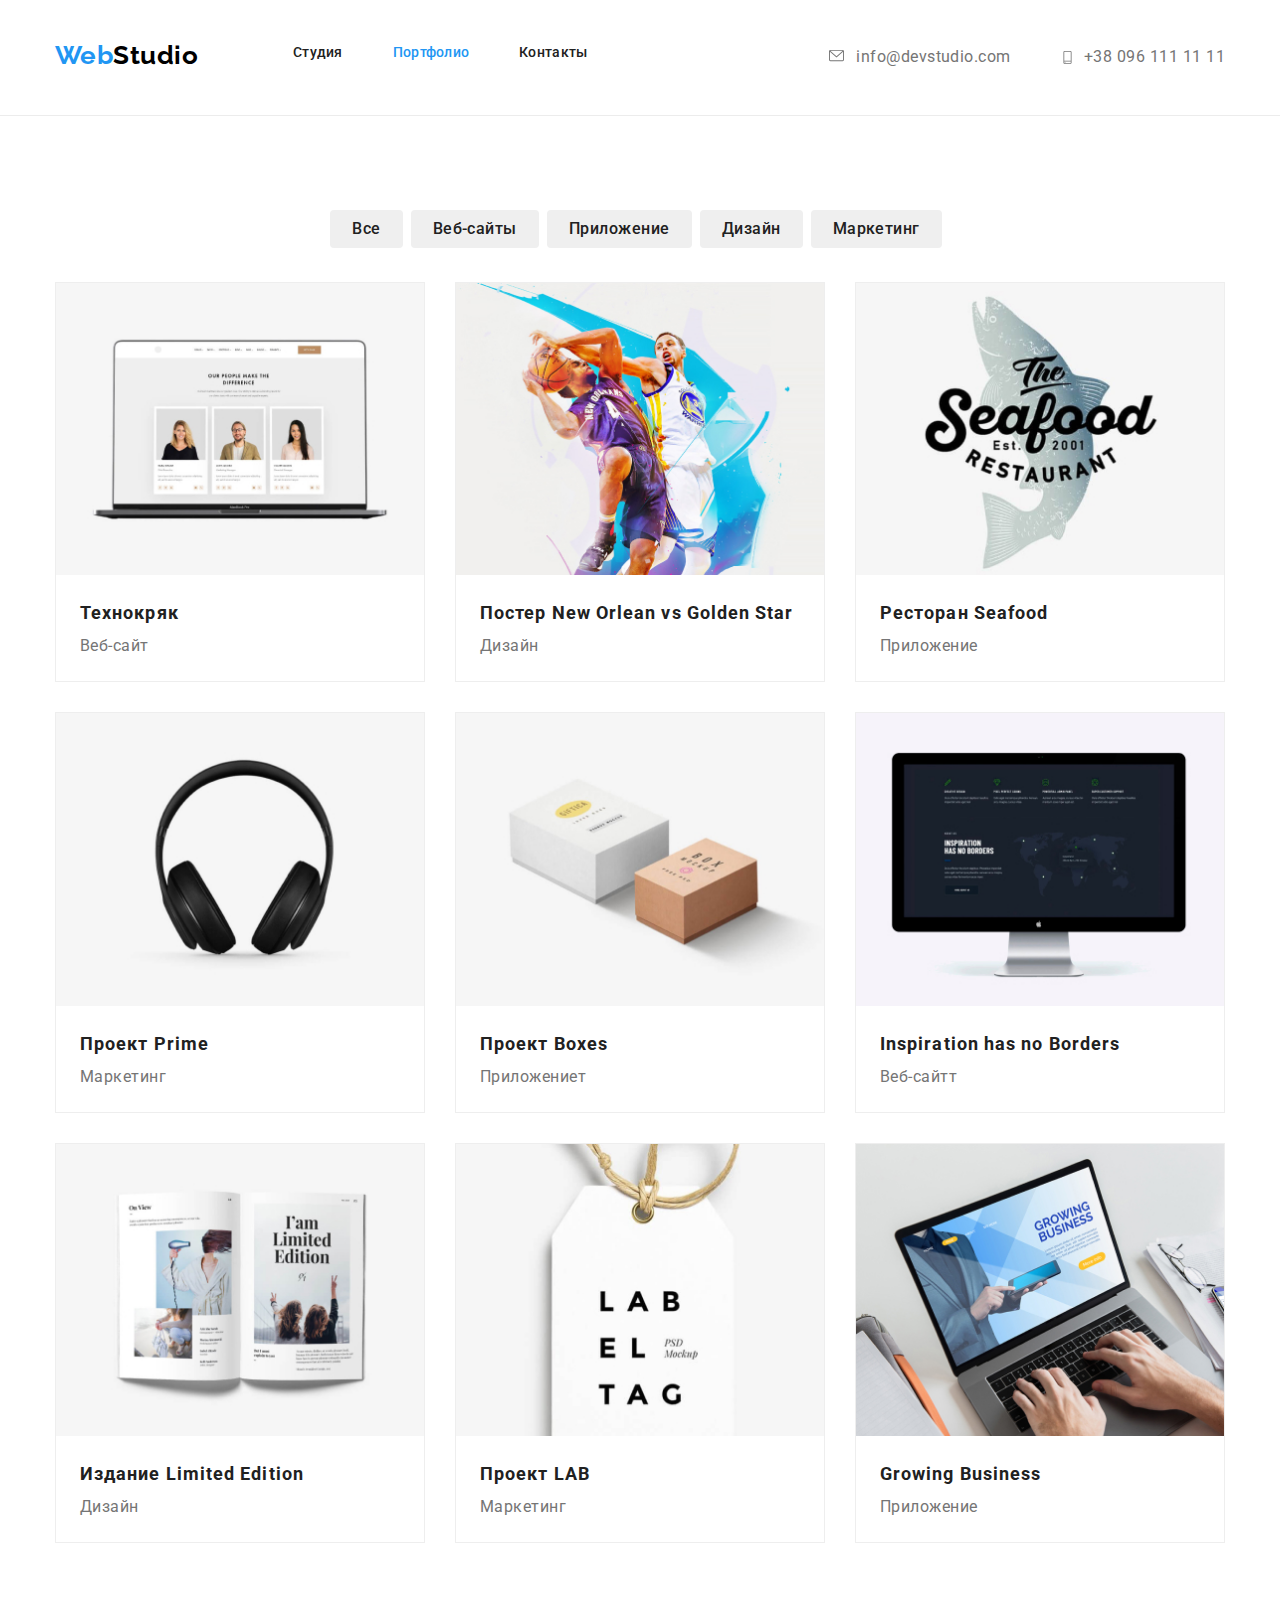
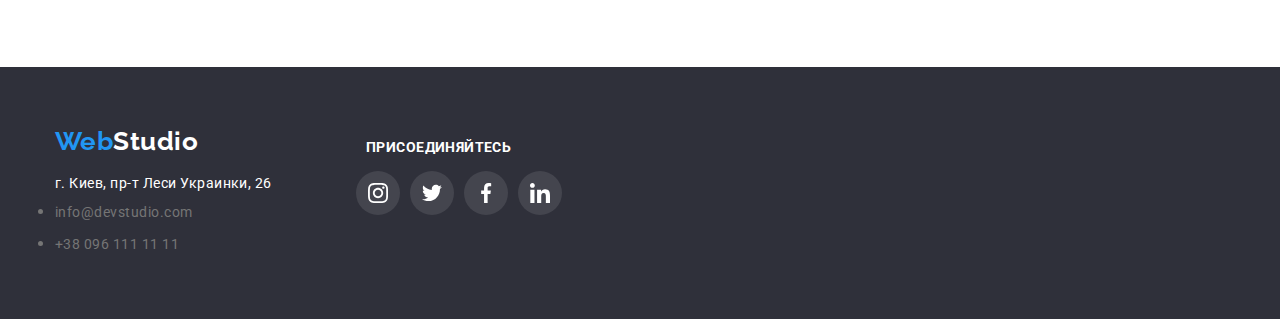
==== portfolio.html @ 615f2a18 "04" ====
<!DOCTYPE html>
<html lang="ru">

<head>
    <meta charset="UTF-8">
    <meta http-equiv="X-UA-Compatible" content="IE=edge">
    <meta name="viewport" content="width=device-width, initial-scale=1.0">
    <title>Document</title>
    <link
        href="https://fonts.googleapis.com/css2?family=Raleway:wght@700&family=Roboto:wght@400;500;700;900&display=swap"
        rel="stylesheet">
        <link rel="stylesheet" href="https://cdnjs.cloudflare.com/ajax/libs/modern-normalize/1.1.0/modern-normalize.min.css">
    <link rel="stylesheet" href="./css/style.css">
</head>

<body>
    <!--header-->
<header class="page-header">
    <div class="container">
        <nav class="menu">
            <a href="./index.html" class="logo"><span class="logo-web">Web</span>Studio</a>
            <ul class="menu-nav list">
                <li class="item"><a href="./index.html" class="link">Студия</a></li>
                <li class="item"><a href="./portfolio.html" class="link current">Портфолио</a></li>
                <li class="item"><a href="" class="link">Контакты</a></li>
            </ul>
        </nav>


        <!--tel,mail-->
        <div class="header-contact">
            <ul class="header-contact-list">
                <li class="header-contact-item">
                    <a class="link contact-link" href="mailto:http//info@devstudio.com">
                        <svg class="header-icon" width="19" height="15">
                            <use href=./images/sprite.svg#icon-envelope-1></use>
                        </svg>
                        info@devstudio.com</a>
                </li>
                <li class="header-contact-item">
                    <a class="link contact-link" href="tel:+380961111111">
                        <svg class="header-icon" width="13" height="19">
                            <use href=./images/sprite.svg#icon-smartphone-1>
                            </use>
                        </svg>
                        +38 096 111 11 11</a>
                </li>
            </ul>
        </div>
    </div>

</header>
    <!--main-->
    <main>
        <!---filter-->
        <section class="section">
            <div class="container filter-list">
            <ul class="filter list">
                <li class="filter-item"><button type="button" class="filter-button">Все</button></li>
                <li class="filter-item"><button type="button" class="filter-button">Веб-сайты</button></li>
                <li class="filter-item"><button type="button" class="filter-button">Приложение</button></li>
                <li class="filter-item"><button type="button" class="filter-button">Дизайн</button></li>
                <li class="filter-item"><button type="button" class="filter-button">Маркетинг</button></li>
            </ul>
            </div>
    

        <!--project-->
        <div class="container">
            <ul class="project-list list">
                <li class="project-item">
                    <img src="./images/img8.jpg" alt="" width="370">
                    <div class="item-title">
                        <h2 class="project-title">Технокряк</h2>
                        <p class="project-text">Веб-сайт</p>
                    </div>
                </li>
        
                <li class="project-item">
                    <img src="./images/img9.jpg" alt="" width="370">
                    <div class="item-title">
                    <h2 class="project-title">Постер New Orlean vs Golden Star</h2>
                    <p class="project-text">Дизайн</p>
                </div>
                </li>
        
                <li class="project-item">
                    <img src="./images/img10.jpg" alt="" width="370">
                    <div class="item-title">
                    <h2 class="project-title">Ресторан Seafood</h2>
                    <p class="project-text">Приложение</p>
                    </div>
                </li>
        
                <li class="project-item">
                    <img src="./images/img11.jpg" alt="" width="370">
                    <div class="item-title">
                    <h2 class="project-title">Проект Prime</h2>
                    <p class="project-text">Маркетинг</p>
                    </div>
                </li>
        
                <li class="project-item">
                    <img src="./images/img12.jpg" alt="" width="370">
                    <div class="item-title">
                    <h2 class="project-title">Проект Boxes</h2>
                    <p class="project-text">Приложениет</p>
                    </div>
                </li>
        
                <li class="project-item">
                    <img src="./images/img13.jpg" alt="" width="370">
                    <div class="item-title">
                    <h2 class="project-title">Inspiration has no Borders</h2>
                    <p class="project-text">Веб-сайтт</p>
                    </div>
                </li>
        
                <li class="project-item">
                    <img src="./images/img14.jpg" alt="" width="370">
                    <div class="item-title">
                    <h2 class="project-title">Издание Limited Edition</h2>
                    <p class="project-text">Дизайн</p>
                    </div>
                </li>
        
                <li class="project-item">
                    <img src="./images/img15.jpg" alt="" width="370">
                    <div class="item-title">
                    <h2 class="project-title">Проект LAB</h2>
                    <p class="project-text">Маркетинг</p>
                    </div>
                </li>
        
                <li class="project-item">
                    <img src="./images/img16.jpg" alt="" width="370">
                    <div class="item-title">
                    <h2 class="project-title">Growing Business</h2>
                    <p class="project-text">Приложение</p>
                    </div>
                </li>
            </ul>
        </div>
        </section>
    </main>
    <!--footer-->
<footer class="page-footer">
    <div class="container">
        <div class="footer-left">
            <a href="./index.html" class="logo"> <span class="logo-web">Web</span>Studio</a>
            <div class="footer-address">
                        <p class="text">г. Киев, пр-т Леси Украинки, 26</p>
                    </li>
                    <li class="item"><a class="text-1" href="mailto:http//info@devstudio.com">info@devstudio.com</a>
                    </li>
                    <li class="item"><a class="text-1" href="tel:+380961111111">+38 096 111 11 11</a></li>
                </ul>
            </div>
        </div>
        <div class="footer-rigth">
            <h2 class="footer-right-title">присоединяйтесь</h2>
            <ul class="footer-social-list">
                <li class="footer-social-item">
                    <a class="footer-social-link" href="">
                        <svg class="footer-social-icon" width="20" height="20">
                            <use href="./images/sprite.svg#icon-instagram-2-1"></use>
                        </svg>
                    </a>
                </li>
                <li class="footer-social-item">
                    <a class="footer-social-link" href="">
                        <svg class="footer-social-icon" width="20" height="20">
                            <use href="./images/sprite.svg#icon-twitter-1-1"></use>
                        </svg>
                    </a>
                </li>
                <li class="footer-social-item">
                    <a class="footer-social-link" href="">
                        <svg class="footer-social-icon" width="20" height="20">
                            <use href="./images/sprite.svg#icon-facebook-1-1"></use>
                        </svg>
                    </a>
                </li>
                <li class="footer-social-item">
                    <a class="footer-social-link" href="">
                        <svg class="footer-social-icon" width="20" height="20">
                            <use href="./images/sprite.svg#icon-linkedin-1-1"></use>
                        </svg>
                    </a>
                </li>
            </ul>
        </div>
    </div>
</footer>

</body>

</html>
---- css/style.css ----
:root {
  --primary-text-color: #757575;
  --title-text-color: #212121;
  --accent-color: #2196f3;
  --primary-white-color: #ffffff;
}

body {
  background-color: var(--primary-white-color);
  color: var(--primary-text-color);
  font-family: Roboto, sans-serif;
  letter-spacing: 0.03em;
}

h1,
h2,
h3,
h4,
h5,
h6,
p {
  margin: 0;
  padding: 0;
}

ul {
  padding-left: 0;
  list-style: none;
}

.link {
  text-decoration: none;
  display: flex;
}
img {
  display: block;
  width: 100%;
  height: auto;
}
.list {
  display: flex;
}

.section {
  margin-top: 94px;
}

.container {
  width: 1200px;
  padding: 0 15px;
  margin: 0 auto;
  /* border: 1px solid red; */
  align-items: center;
}

/* memu-nav */
.page-header .container {
  display: flex;
  justify-content: space-between;
  align-items: center;
}
.page-header {
  border-bottom: 1px solid #ececec;
}
.logo {
  color: #000000;
  font-family: Raleway, cursive;
  font-weight: 700;
  font-size: 26px;
  line-height: 1.1;
  text-decoration: none;
  width: 145px;
  height: 31px;
}

.logo:hover,
.logo:focus {
  color: var(--accent-color);
}
.logo-web {
  color: var(--accent-color);
}
.menu-nav {
  display: flex;
  margin-left: 93px;
}
.menu {
  display: flex;
  align-items: center;
  padding: 24px 0 25px;
  /* justify-content: space-between; */
}
.menu-nav .link:hover,
.menu-nav .link:focus {
  color: var(--accent-color);
}

.menu-nav .item {
  /* display: flex; */
  margin-right: 50px;
}

.menu-nav .link {
  color: var(--title-text-color);
  font-weight: 500;
  font-size: 14px;
  line-height: 1.14;
  letter-spacing: 0.02em;
  text-decoration: none;
}
.menu-nav .current {
  color: var(--accent-color);
}

/* Контакты */
.header-icon {
  margin-right: 10px;
  fill: currentColor;
}

.contact-link:hover .header-icon,
.contact-link:focus .header-icon {
  fill: var(--accent-color);
}
.contact-link:hover,
.contact-link:focus {
  color: #188ce8;
}

.header-contact {
  padding-top: 32px;
  padding-bottom: 32px;
  color: var(--primary-text-color);
  display: flex;
  align-items: center;
  flex-wrap: wrap;
}

.header-contact-list {
  display: flex;
  justify-content: center;
  flex-wrap: wrap;
}

.header-contact .header-icon {
  color: var(--primary-text-color);
  font-weight: 500;
  font-size: 14px;
  line-height: 1.14;
  letter-spacing: 0.02em;
  cursor: default;
  margin-left: 50px;
}

.contact-link {
  color: var(--primary-text-color);
}

.link.contact-link .header-icon:hover,
.link.contact-link .header-icon:focus {
  color: var(--accent-color);
}

/* Hero */
.hero {
  background-image: linear-gradient(
      rgba(47, 48, 58, 0.4),
      rgba(47, 48, 58, 0.4)
    ),
    url(../images/Img\ bg.jpg);
  background-position: center;
  background-repeat: no-repeat;
  background-size: cover;
  max-width: 1600px;
  height: 600px;
  margin: 0 auto;
  padding-top: 200px;
  padding-bottom: 200px;
  background-color: #2f303a;
}

.hero-title {
  max-width: 696px;
  margin: 0 auto 30px;
  color: var(--primary-white-color);
  font-family: Roboto;
  font-style: 400;
  font-weight: 900;
  font-size: 44px;
  line-height: 1.36;
  letter-spacing: 0.06em;
  text-transform: uppercase;
  text-align: center;
  margin-bottom: 30px;
}

/* hero button */
.hero-button {
  background-color: var(--accent-color);
  color: var(--primary-white-color);
  font-family: inherit;
  font-weight: 700;
  font-size: 16px;
  line-height: 1.87;
  cursor: pointer;
  padding: 10px 32px;
  border-radius: 4px;
  text-align: center;
  margin-top: 30px;
  margin: 0 auto;
  display: block;
  border: none;
}

.hero-button:hover,
.hero-button:focus {
  color: var(--primary-white-color);
  background-color: #188ce8;
}

/* Feature */
.feacher {
  margin-top: 94px;
}

.feacher-list {
  display: flex;
  margin-top: 94px;
}

.feacher-item {
}

.feacher-item:not(:last-child) {
  margin-right: 30px;
}

.circle-out {
  display: flex;
  justify-content: center;
  align-items: center;
  margin-bottom: 30px;
  background: #f5f4fa;
  width: 270px;
  height: 120px;
}

.feacher-icon {
}

.feacher-title {
  margin-right: 30px;
}

.title {
  padding-bottom: 10px;
}

.feature-list .title {
  color: var(--title-text-color);
  font-weight: 700;
  font-size: 14px;
  line-height: 1.14;
  text-transform: uppercase;
}

.feature-list .text {
  font-size: 14px;
  line-height: 1.71;
  color: var(--primary-text-color);
}

/* section-work */
.section-work-item:not(:last-child) {
  margin-right: 30px;
}

.work-list {
  margin-right: 30px;
  margin-top: 94px;
}

/* section-team */

.section-team {
  background-color: #f5f4fa;
}

.team-section-title {
  padding-top: 94px;
  display: block;
  color: var(--title-text-color);
  font-weight: 700;
  font-size: 36px;
  line-height: 1.17;
  text-align: center;
}

.team-list {
  margin-top: 94px;
  padding-bottom: 94px;
  margin-bottom: 0px;
}

.team-item {
  margin-right: 30px;
}

.team-item:not(:last-child) {
  margin-right: 30px;
}

.team-item-text {
  background: #ffffff;
  padding-top: 30px;
  padding-bottom: 30px;
  text-align: center;
}

.section-title {
  display: block;
  color: var(--title-text-color);
  font-weight: 700;
  font-size: 36px;
  line-height: 1.17;
  text-align: center;
}

.section-title-man {
  padding-bottom: 10px;
  text-align: center;
  color: var(--title-text-color);
  font-weight: 500;
  font-size: 16px;
  line-height: 1.19;
}

.team-social-list {
  width: 206px;
  height: 44px;
  padding-left: 10px;
  margin: 0 auto;
  margin-top: 16px;
  background-color: #ffffff;
  display: flex;
  align-content: center;
  justify-items: center;
  border-radius: 50%;
}

.team-social-item {
  display: flex;
  align-content: center;
  justify-items: center;
  background: #ffffff;
}

.team-social-icon {
  fill: #afb1b8;
}

.team-social-link {
  width: 44px;
  height: 44px;
  padding-top: 12px;
  /* background-color: #ffffff; */
  border-radius: 50%;
}

.team-social-link:hover,
.team-social-link:focus {
  /* fill: #ffffff; */
  background-color: var(--accent-color);
}

.team-social-link:hover .team-social-icon,
.team-social-link:focus .team-social-icon {
  fill: #ffffff;
  /* background-color: var(--accent-color); */
}

/* Client */
.section-client {
}

.client-title {
  text-align: center;
  color: var(--title-text-color);
  font-weight: 700;
  font-size: 36px;
  line-height: 1.17;
  margin-bottom: 50px;
}
.client-list {
  display: flex;
  margin-bottom: 94px;
}

.client-item {
  width: 170px;
  height: 92px;
  border: 1px solid #afb1b8;
  border-radius: 4px;
  display: flex;
  align-items: center;
  justify-content: center;
}

.client-item:hover {
  border: 1px solid var(--accent-color);
}

.client-link {
  width: 170px;
  height: 92px;
  border-radius: 2px;
  display: flex;
  align-items: center;
  justify-content: center;
}

.client-link:hover .client-icon,
.client-link:focus .client-icon {
  fill: #2196f3;
}

.client-icon {
  /* width: 106px;
  height: 60px; */
  display: inline-block;
  display: flex;
  fill: #afb1b8;
}

.client-item {
  margin-right: 30px;
}

.client-item:not(:last-child) {
}

/* footer */
.page-footer {
  padding: 0 15px;
  margin: 0 auto;
  box-sizing: border-box;
  display: flex;
  background: #2f303a;
}

.footer {
  text-decoration: none;
  display: block;
}

.footer-left {
  width: 231px;
  height: 132px;
  padding-top: 0px;
  text-decoration: none;
  display: flex;
  flex-direction: column;
}

.footer-rigth {
  margin-top: -60px;
  margin-bottom: 100px;
  margin-left: 301px;
  width: 242px;
  height: 80px;
}

.footer-right-title {
  font-family: Roboto;
  font-style: normal;
  font-weight: bold;
  font-size: 14px;
  line-height: 16px;
  letter-spacing: 0.03em;
  text-transform: uppercase;
  padding-left: 10px;
  color: #ffffff;
}

.footer-right-list {
  display: flex;
  width: 206px;
  height: 44px;
  margin-left: auto;
  margin-right: auto;
  align-items: center;
  justify-content: space-around;
  margin-top: 20px;
}

.footer-social-link {
  display: flex;
  width: 44px;
  height: 44px;
  border-radius: 50%;
  justify-content: center;
  align-items: center;
  background: rgba(255, 255, 255, 0.1);
}

.footer-social-link:hover {
  background-color: var(--accent-color);
}
.footer-social-item {
  margin-right: 10px;
}

.footer-social-icon {
  max-width: 100%;
  max-width: 100%;

  fill: #ffffff;

  /* background: rgba(255, 255, 255, 01); */
}

.footer-icon :hover {
  background-color: var(--accent-color);
}

.footer-address {
  width: 240px;
  height: 81;
  margin-bottom: 60px;
}

.address {
  display: flex;
  flex-direction: column;
  margin-bottom: 9px;
  margin-bottom: 9px;
}

.item {
  margin-bottom: 9px;
}

.page-footer .logo:hover,
.page-footer .logo:focus {
  color: var(--accent-color);
}

.page-footer .logo {
  color: var(--primary-white-color);
  margin-top: 60px;
  margin-bottom: 20px;
}

.footer-address .text-1:hover,
.footer-address .text-1:focus {
  color: var(--accent-color);
}

.footer-address .text-1 {
  text-decoration: none;
  font-style: normal;
  font-size: 14px;
  line-height: 1.71;
  color: var(--primary-white-color--);
  text-decoration: none;
  cursor: default;
  font-family: Roboto, sans-serif;
}

.text {
  padding-bottom: 9px;
}

.text-1 {
  margin-bottom: 9px;
}
.page-footer .text {
  padding-bottom: 9px;
  font-size: 14px;
  color: #ffffff;
}
.footer-social-item {
  display: flex;
  justify-content: center;
  align-content: center;
}

.footer-social-list {
  display: flex;
  align-content: center;
  margin-left: 0;
  padding-left: 0;
}
/* Portfolio */

/* filter */

.filter {
  font-family: Roboto;
  font-size: 16px;
  line-height: 1.87;
  letter-spacing: 0.03em;
  color: var(--primary-text-color);
}

.filter-button:hover,
.filter-button:focus {
  color: var(--primary-white-color);
  background-color: var(--accent-color);
}

.filter-button {
  padding: 6px 22px 6px 22px;
  font-weight: 500;
  font-size: 16px;
  line-height: 1.62;
  text-align: center;
  letter-spacing: 0.03em;
  cursor: pointer;
  color: var(--title-text-color);
  border: none;
  border-radius: 4px;
}
.filter {
  display: flex;
  margin-bottom: 34px;
  justify-content: center;
}
.filter-list {
  justify-content: center;
}
.filter-item {
  display: flex;
  margin-right: 8px;
}
.filter-list:not(:last-child) {
}
/* project */

.project-title {
  font-size: 18px;
  line-height: 2;
  letter-spacing: 0.06em;
  color: var(--title-text-color);
}

.project {
  font-size: 18px;
  line-height: 2;
  letter-spacing: 0.06em;
  color: var(--title-text-color);
}

.project-item {
  border: 1px solid #eeeeee;
  max-width: 370px;
  margin-right: 30px;
  margin-bottom: 30px;
}

.project-item:hover,
.project-item:focus {
  box-shadow: 0px 4px 4px 0px #00000040;
}

.item-title {
  padding: 20px 24px;
}

.project-item:nth-child(3n) {
  margin-right: 0;
}
.project-list:nth-last-child(-n + 3) {
  margin-bottom: 0;
}

.project-list {
  display: flex;
  flex-wrap: wrap;
  padding-bottom: 94px;
}

.project-text {
  font-size: 16px;
  line-height: 1.87;
  letter-spacing: 0.03em;
  color: var(--primary-text-color);
}
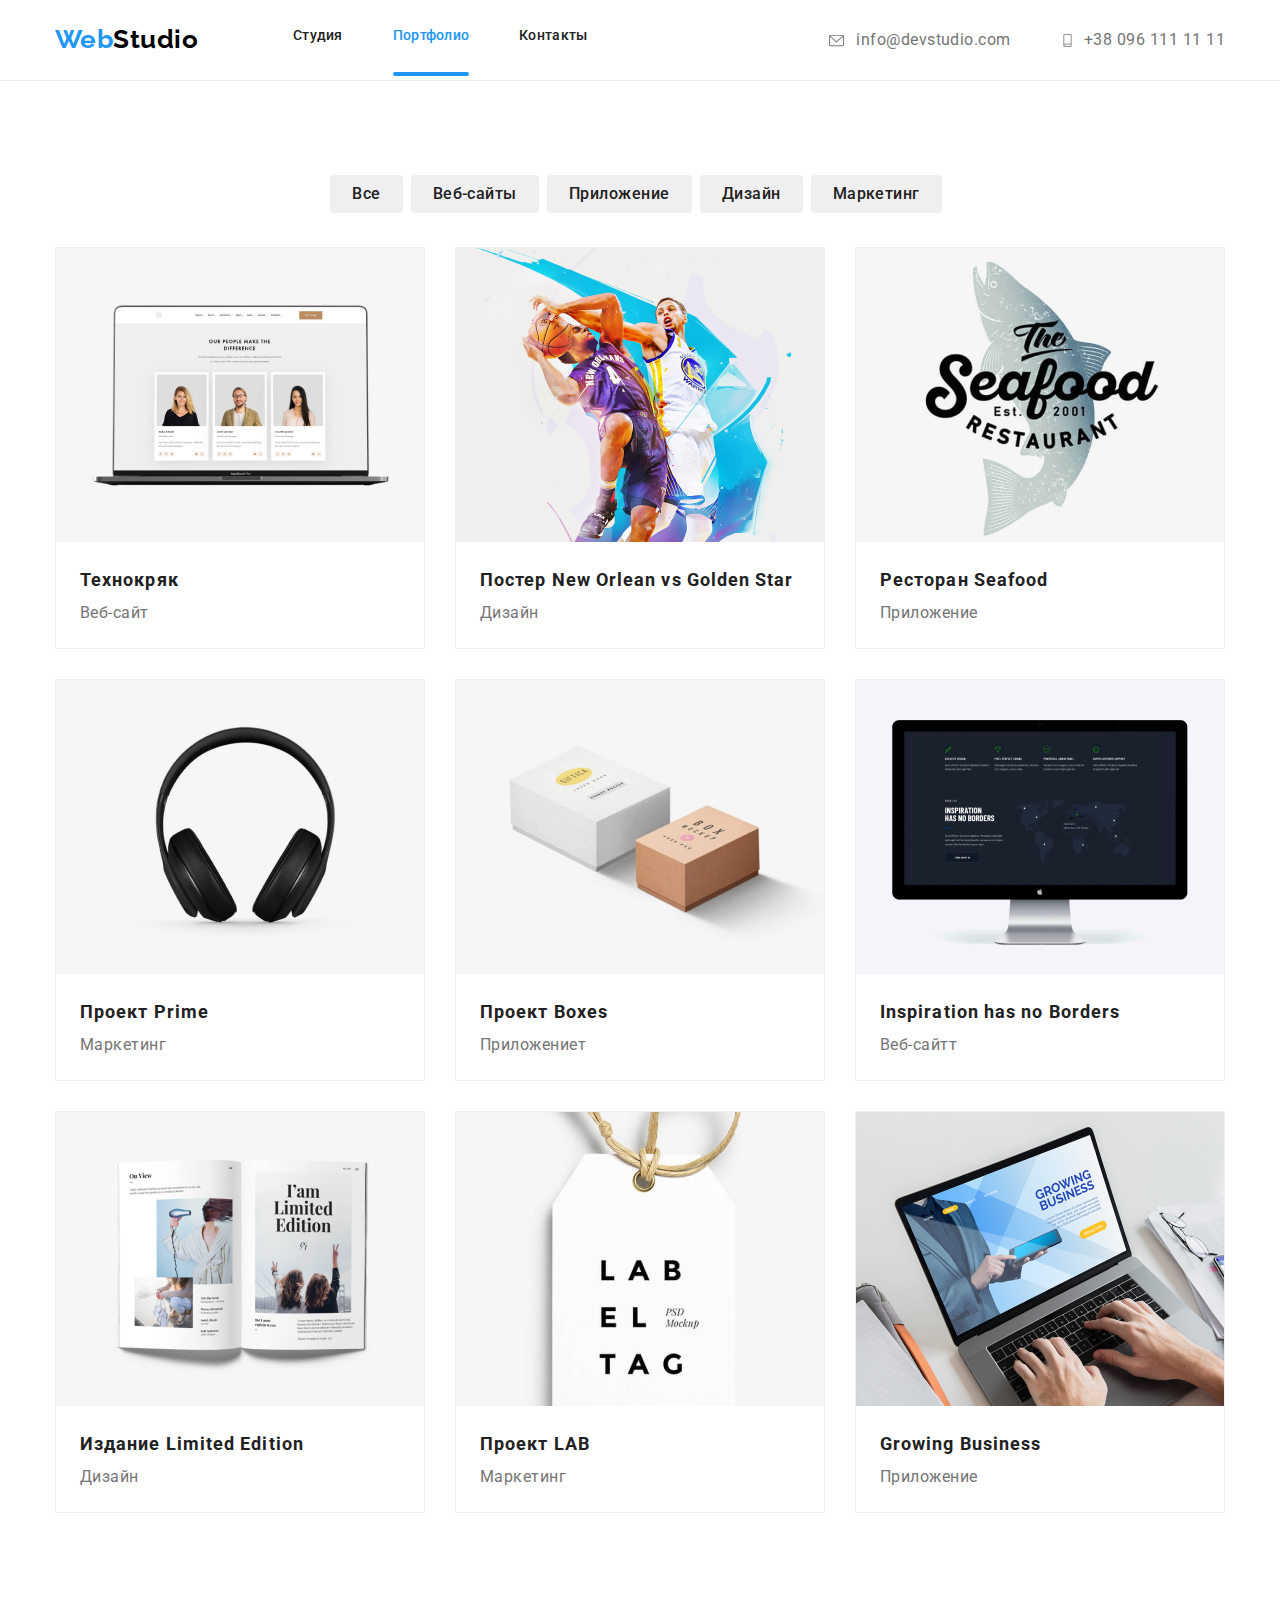
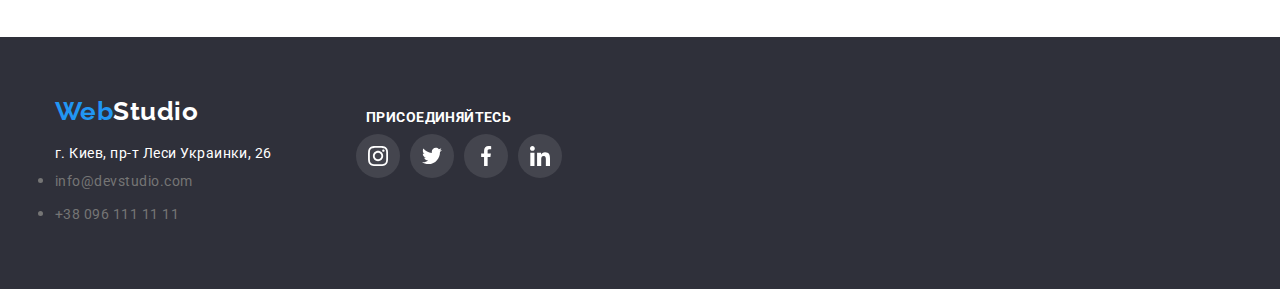
==== commit 4d61b794: "final" ====
--- a/portfolio.html
+++ b/portfolio.html
@@ -50,11 +50,11 @@
     </div>
 
 </header>
-    <!--main-->
-    <main>
-        <!---filter-->
-        <section class="section">
-            <div class="container filter-list">
+<!--main-->
+<main>
+    <!---filter-->
+    <section class="section">
+        <div class="container filter-list">
             <ul class="filter list">
                 <li class="filter-item"><button type="button" class="filter-button">Все</button></li>
                 <li class="filter-item"><button type="button" class="filter-button">Веб-сайты</button></li>
@@ -62,86 +62,123 @@
                 <li class="filter-item"><button type="button" class="filter-button">Дизайн</button></li>
                 <li class="filter-item"><button type="button" class="filter-button">Маркетинг</button></li>
             </ul>
-            </div>
-    
+        </div>
+
 
         <!--project-->
         <div class="container">
             <ul class="project-list list">
                 <li class="project-item">
-                    <img src="./images/img8.jpg" alt="" width="370">
+                    <div class="project-wrap">
+                        <img src="./images/img8.jpg" alt="" width="370">
+                        <p class="project-description">Технокряк это современная площадка распространения коронавируса.
+                            Компании используют эту платформу для цифрового
+                            шпионажа и атак на защищённые сервера конкурентов.</p>
+                    </div>
                     <div class="item-title">
                         <h2 class="project-title">Технокряк</h2>
                         <p class="project-text">Веб-сайт</p>
                     </div>
                 </li>
-        
-                <li class="project-item">
-                    <img src="./images/img9.jpg" alt="" width="370">
-                    <div class="item-title">
-                    <h2 class="project-title">Постер New Orlean vs Golden Star</h2>
-                    <p class="project-text">Дизайн</p>
-                </div>
-                </li>
-        
-                <li class="project-item">
-                    <img src="./images/img10.jpg" alt="" width="370">
-                    <div class="item-title">
-                    <h2 class="project-title">Ресторан Seafood</h2>
-                    <p class="project-text">Приложение</p>
-                    </div>
-                </li>
-        
-                <li class="project-item">
-                    <img src="./images/img11.jpg" alt="" width="370">
-                    <div class="item-title">
-                    <h2 class="project-title">Проект Prime</h2>
-                    <p class="project-text">Маркетинг</p>
-                    </div>
-                </li>
-        
-                <li class="project-item">
-                    <img src="./images/img12.jpg" alt="" width="370">
-                    <div class="item-title">
-                    <h2 class="project-title">Проект Boxes</h2>
-                    <p class="project-text">Приложениет</p>
-                    </div>
-                </li>
-        
-                <li class="project-item">
-                    <img src="./images/img13.jpg" alt="" width="370">
-                    <div class="item-title">
-                    <h2 class="project-title">Inspiration has no Borders</h2>
-                    <p class="project-text">Веб-сайтт</p>
-                    </div>
-                </li>
-        
-                <li class="project-item">
-                    <img src="./images/img14.jpg" alt="" width="370">
-                    <div class="item-title">
-                    <h2 class="project-title">Издание Limited Edition</h2>
-                    <p class="project-text">Дизайн</p>
-                    </div>
-                </li>
-        
-                <li class="project-item">
-                    <img src="./images/img15.jpg" alt="" width="370">
-                    <div class="item-title">
-                    <h2 class="project-title">Проект LAB</h2>
-                    <p class="project-text">Маркетинг</p>
-                    </div>
-                </li>
-        
-                <li class="project-item">
-                    <img src="./images/img16.jpg" alt="" width="370">
-                    <div class="item-title">
-                    <h2 class="project-title">Growing Business</h2>
-                    <p class="project-text">Приложение</p>
-                    </div>
-                </li>
-            </ul>
-        </div>
-        </section>
+                <li class="project-item">
+                    <div class="project-wrap">
+                        <img src="./images/img9.jpg" alt="" width="370">
+                        <p class="project-description">Технокряк это современная площадка распространения коронавируса.
+                            Компании используют эту платформу для цифрового
+                            шпионажа и атак на защищённые сервера конкурентов.</p>
+                    </div>
+                    <div class="item-title">
+                        <h2 class="project-title">Постер New Orlean vs Golden Star</h2>
+                        <p class="project-text">Дизайн</p>
+                    </div>
+                </li>
+                <li class="project-item">
+                    <div class="project-wrap">
+                        <img src="./images/img10.jpg" alt="" width="370">
+                        <p class="project-description">Технокряк это современная площадка распространения коронавируса.
+                            Компании используют эту платформу для цифрового
+                            шпионажа и атак на защищённые сервера конкурентов.</p>
+                    </div>
+                    <div class="item-title">
+                        <h2 class="project-title">Ресторан Seafood</h2>
+                        <p class="project-text">Приложение</p>
+                    </div>
+                </li>
+                <li class="project-item">
+                    <div class="project-wrap">
+                        <img src="./images/img11.jpg" alt="" width="370">
+                        <p class="project-description">Технокряк это современная площадка распространения коронавируса.
+                            Компании используют эту платформу для цифрового
+                            шпионажа и атак на защищённые сервера конкурентов.</p>
+                    </div>
+                    <div class="item-title">
+                        <h2 class="project-title">Проект Prime</h2>
+                        <p class="project-text">Маркетинг</p>
+                    </div>
+                </li>
+                <li class="project-item">
+                    <div class="project-wrap">
+                        <img src="./images/img12.jpg" alt="" width="370">
+                        <p class="project-description">Технокряк это современная площадка распространения коронавируса.
+                            Компании используют эту платформу для цифрового
+                            шпионажа и атак на защищённые сервера конкурентов.</p>
+                    </div>
+                    <div class="item-title">
+                        <h2 class="project-title">Проект Boxes</h2>
+                        <p class="project-text">Приложениет</p>
+                    </div>
+                </li>
+                <li class="project-item">
+                    <div class="project-wrap">
+                        <img src="./images/img13.jpg" alt="" width="370">
+                        <p class="project-description">Технокряк это современная площадка распространения коронавируса.
+                            Компании используют эту платформу для цифрового
+                            шпионажа и атак на защищённые сервера конкурентов.</p>
+                    </div>
+                    <div class="item-title">
+                        <h2 class="project-title">Inspiration has no Borders</h2>
+                        <p class="project-text">Веб-сайтт</p>
+                    </div>
+                </li>
+                <li class="project-item">
+                    <div class="project-wrap">
+                        <img src="./images/img14.jpg" alt="" width="370">
+                        <p class="project-description">Технокряк это современная площадка распространения коронавируса.
+                            Компании используют эту платформу для цифрового
+                            шпионажа и атак на защищённые сервера конкурентов.</p>
+                    </div>
+                    <div class="item-title">
+                        <h2 class="project-title">Издание Limited Edition</h2>
+                        <p class="project-text">Дизайн</p>
+                    </div>
+                </li>
+                <li class="project-item">
+                    <div class="project-wrap">
+                        <img src="./images/img15.jpg" alt="" width="370">
+                        <p class="project-description">Технокряк это современная площадка распространения коронавируса.
+                            Компании используют эту платформу для цифрового
+                            шпионажа и атак на защищённые сервера конкурентов.</p>
+                    </div>
+                    <div class="item-title">
+                        <h2 class="project-title">Проект LAB</h2>
+                        <p class="project-text">Маркетинг</p>
+                    </div>
+                </li>
+                <li class="project-item">
+                    <div class="project-wrap">
+                        <img src="./images/img16.jpg" alt="" width="370">
+                        <p class="project-description">Технокряк это современная площадка распространения коронавируса.
+                            Компании используют эту платформу для цифрового
+                            шпионажа и атак на защищённые сервера конкурентов.</p>
+                    </div>
+                    <div class="item-title">
+                        <h2 class="project-title">Growing Business</h2>
+                        <p class="project-text">Приложение</p>
+                    </div>
+                </li>
+            </ul>
+        </div>
+    </section>
     </main>
     <!--footer-->
 <footer class="page-footer">
@@ -192,7 +229,7 @@
         </div>
     </div>
 </footer>
-
+<script src=""></script>
 </body>
 
 </html>--- a/css/style.css
+++ b/css/style.css
@@ -26,16 +26,19 @@
 ul {
   padding-left: 0;
   list-style: none;
+  margin: 0;
 }
 
 .link {
   text-decoration: none;
   display: flex;
+  transition-duration: 250ms;
+  transition-timing-function: cubic-bezier(0.4, 0, 0.2, 1);
 }
 img {
   display: block;
-  width: 100%;
-  height: auto;
+  /* width: 100%;
+  height: auto; */
 }
 .list {
   display: flex;
@@ -83,20 +86,25 @@
 .menu-nav {
   display: flex;
   margin-left: 93px;
+  align-items: center;
 }
 .menu {
   display: flex;
   align-items: center;
-  padding: 24px 0 25px;
-  /* justify-content: space-between; */
-}
+  /* padding: 24px 0 25px; */
+}
+.test {
+  position: relative;
+}
+/* .menu-nav .list {
+  position: relative;
+} */
 .menu-nav .link:hover,
 .menu-nav .link:focus {
   color: var(--accent-color);
 }
 
 .menu-nav .item {
-  /* display: flex; */
   margin-right: 50px;
 }
 
@@ -109,8 +117,28 @@
   text-decoration: none;
 }
 .menu-nav .current {
+  position: relative;
   color: var(--accent-color);
 }
+.link.current::after {
+  content: "";
+  display: block;
+  position: absolute;
+  left: 0;
+  bottom: -33px;
+  width: 100%;
+  height: 4px;
+  background: var(--accent-color);
+  border-radius: 2px;
+}
+
+/* .tect.link.current::after {
+  content: "";
+  left: 0;
+bottom: -33px;
+width: 100%;height: 2px;
+background-color:red ;
+transition: 0.3ms; */
 
 /* Контакты */
 .header-icon {
@@ -151,8 +179,14 @@
   cursor: default;
   margin-left: 50px;
 }
+.header-contact-item {
+  align-items: center;
+}
 
 .contact-link {
+  display: flex;
+  height: 16px;
+  align-items: center;
   color: var(--primary-text-color);
 }
 
@@ -195,6 +229,7 @@
 }
 
 /* hero button */
+
 .hero-button {
   background-color: var(--accent-color);
   color: var(--primary-white-color);
@@ -210,6 +245,8 @@
   margin: 0 auto;
   display: block;
   border: none;
+  transition-duration: 250ms;
+  transition-timing-function: cubic-bezier(0.4, 0, 0.2, 1);
 }
 
 .hero-button:hover,
@@ -219,6 +256,7 @@
 }
 
 /* Feature */
+
 .feacher {
   margin-top: 94px;
 }
@@ -271,6 +309,10 @@
 }
 
 /* section-work */
+.section-work-item {
+  display: flex;
+}
+
 .section-work-item:not(:last-child) {
   margin-right: 30px;
 }
@@ -278,6 +320,26 @@
 .work-list {
   margin-right: 30px;
   margin-top: 94px;
+}
+.work-bg {
+  position: absolute;
+  display: flex;
+  justify-content: center;
+  align-items: center;
+  width: 370px;
+  height: 70px;
+  margin-top: 224px;
+  background: rgba(47, 48, 58, 0.8);
+}
+
+.work-up-bg {
+  font-weight: bold;
+  font-size: 14px;
+  line-height: 1.14;
+  text-align: center;
+  letter-spacing: 0.03em;
+  text-transform: uppercase;
+  color: #ffffff;
 }
 
 /* section-team */
@@ -357,6 +419,8 @@
 
 .team-social-icon {
   fill: #afb1b8;
+  transition-duration: 250ms;
+  transition-timing-function: cubic-bezier(0.4, 0, 0.2, 1);
 }
 
 .team-social-link {
@@ -365,6 +429,8 @@
   padding-top: 12px;
   /* background-color: #ffffff; */
   border-radius: 50%;
+  transition-duration: 250ms;
+  transition-timing-function: cubic-bezier(0.4, 0, 0.2, 1);
 }
 
 .team-social-link:hover,
@@ -501,10 +567,13 @@
   justify-content: center;
   align-items: center;
   background: rgba(255, 255, 255, 0.1);
+  margin-top: 9px;
 }
 
 .footer-social-link:hover {
   background-color: var(--accent-color);
+  transition-duration: 250ms;
+  transition-timing-function: cubic-bezier(0.4, 0, 0.2, 1);
 }
 .footer-social-item {
   margin-right: 10px;
@@ -549,6 +618,8 @@
   color: var(--primary-white-color);
   margin-top: 60px;
   margin-bottom: 20px;
+  transition-duration: 250ms;
+  transition-timing-function: cubic-bezier(0.4, 0, 0.2, 1);
 }
 
 .footer-address .text-1:hover,
@@ -573,6 +644,8 @@
 
 .text-1 {
   margin-bottom: 9px;
+  transition-duration: 250ms;
+  transition-timing-function: cubic-bezier(0.4, 0, 0.2, 1);
 }
 .page-footer .text {
   padding-bottom: 9px;
@@ -620,6 +693,8 @@
   color: var(--title-text-color);
   border: none;
   border-radius: 4px;
+  transition-duration: 250ms;
+  transition-timing-function: cubic-bezier(0.4, 0, 0.2, 1);
 }
 .filter {
   display: flex;
@@ -656,6 +731,7 @@
   max-width: 370px;
   margin-right: 30px;
   margin-bottom: 30px;
+  position: relative;
 }
 
 .project-item:hover,
@@ -665,6 +741,7 @@
 
 .item-title {
   padding: 20px 24px;
+  position: relative;
 }
 
 .project-item:nth-child(3n) {
@@ -686,3 +763,68 @@
   letter-spacing: 0.03em;
   color: var(--primary-text-color);
 }
+.project-wrap {
+  position: relative;
+  overflow: hidden;
+}
+
+.project-description {
+  line-height: 1.5;
+  padding: 63px 24px;
+  position: absolute;
+  color: rgba(255, 255, 255, 1);
+  background: rgba(33, 150, 243, 0.9);
+  top: 0;
+  left: 0;
+  height: 100%;
+  transform: translateY(100%);
+  transition: transform 250ms linear;
+}
+.project-item:hover .project-description {
+  transform: translateY(0%);
+}
+
+/* ------------MODAL--------- */
+
+.backdrop {
+  width: 100%;
+  height: 100%;
+  position: fixed;
+  top: 0;
+  left: 0;
+  background: rgba(255, 255, 255, 0.2);
+  opacity: 1;
+}
+
+.modal {
+  height: 581px;
+  width: 528px;
+  left: 536px;
+  top: 221px;
+  border-radius: 4px;
+  background: #ffffff;
+  position: absolute;
+  left: 50%;
+  top: 50%;
+  transform: translate(-50%, -50%);
+}
+
+.close-btn {
+  position: absolute;
+  width: 18px;
+  height: 18px;
+  right: 8px;
+  top: 8px;
+  border-radius: 50%;
+  border: 1px solid rgba(255, 255, 255, 0.2);
+}
+
+.close-btn-icon {
+  margin-top: 17px;
+  margin-right: 17px;
+}
+
+.backdrop.is-hidden {
+  opacity: 0;
+  pointer-events: none;
+}
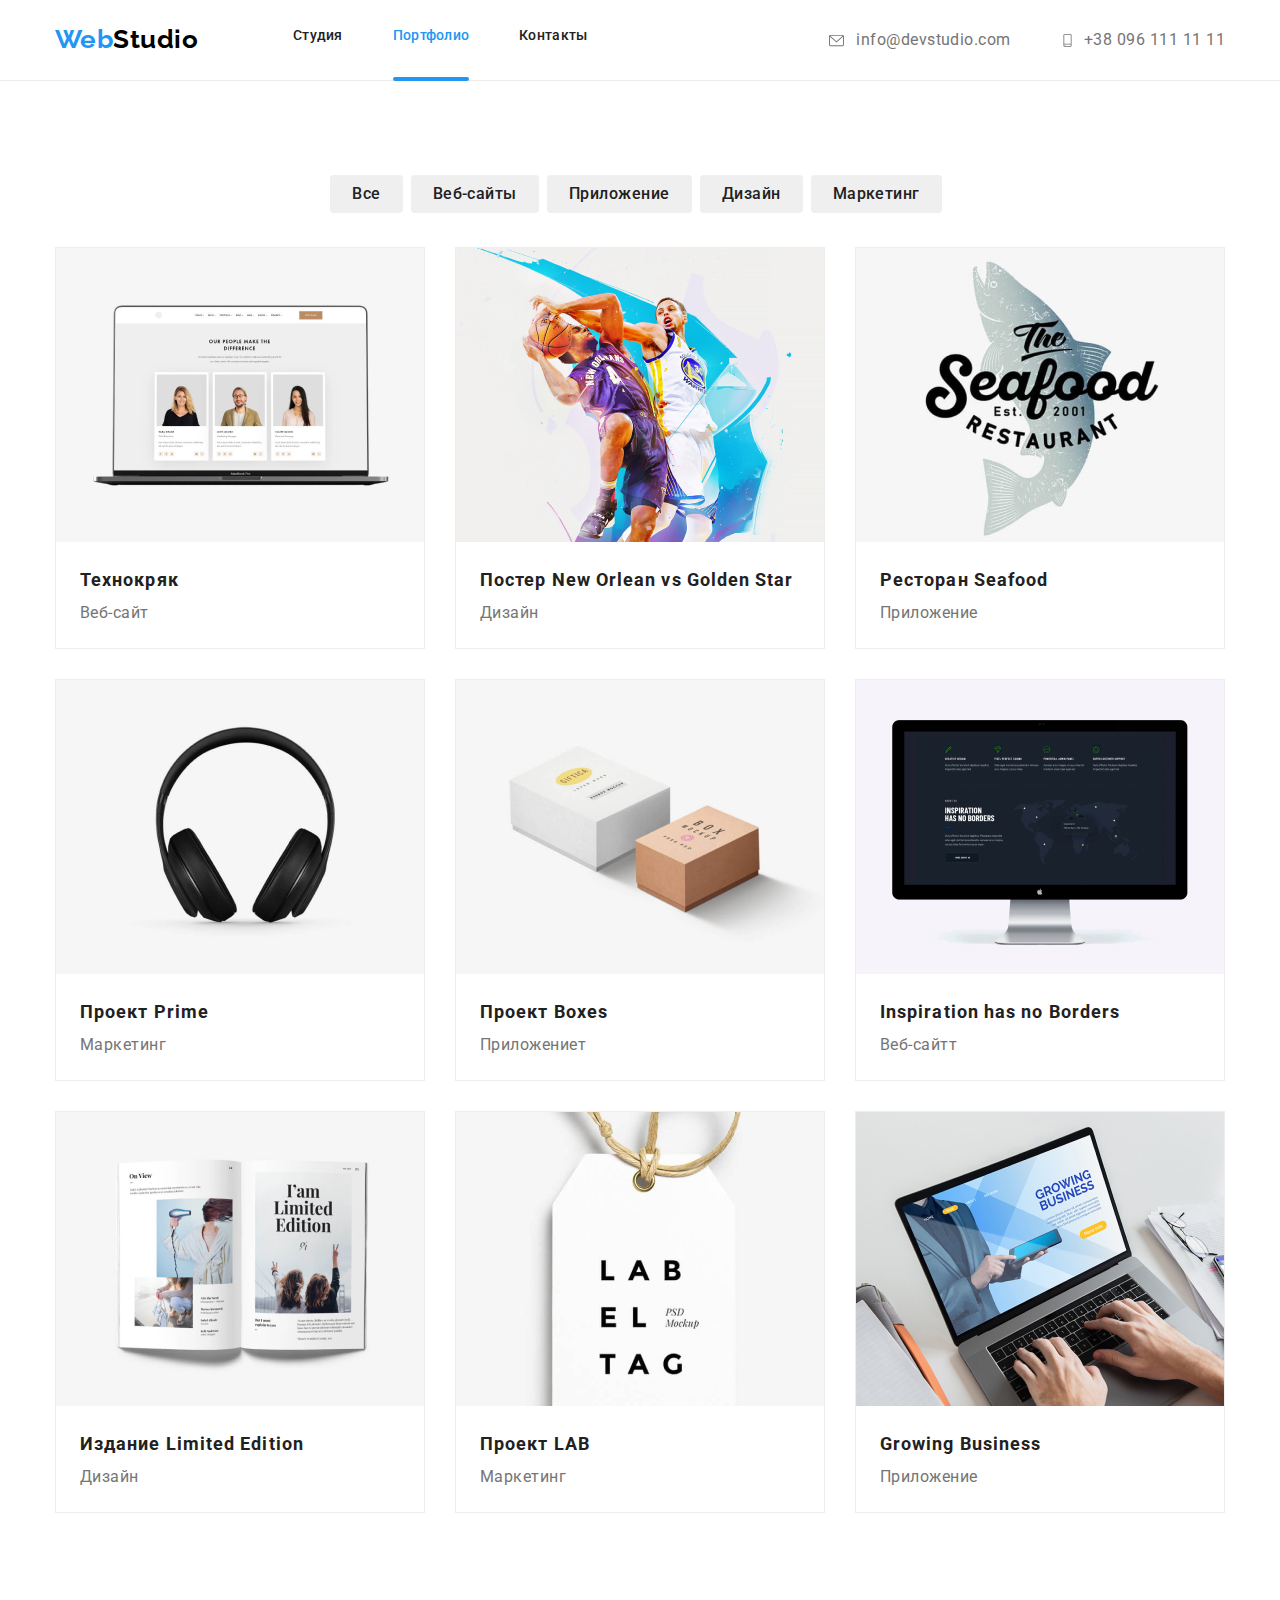
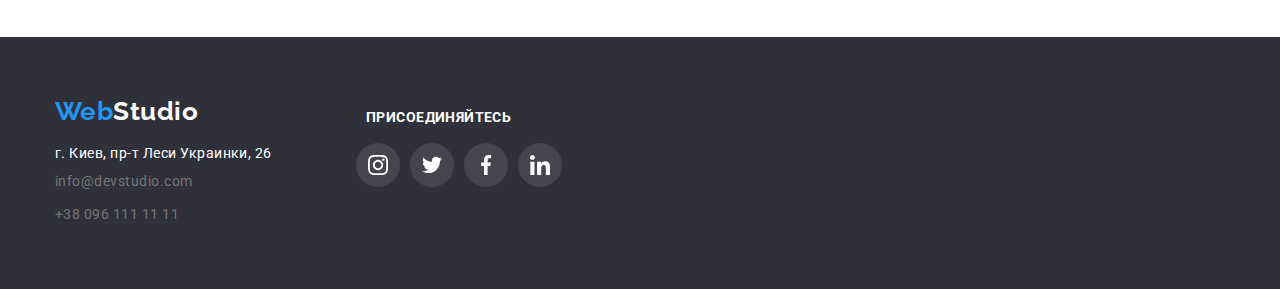
==== commit a82f11a8: "finish" ====
--- a/portfolio.html
+++ b/portfolio.html
@@ -186,6 +186,8 @@
         <div class="footer-left">
             <a href="./index.html" class="logo"> <span class="logo-web">Web</span>Studio</a>
             <div class="footer-address">
+                    <ul class="adrre">
+                    <li>
                         <p class="text">г. Киев, пр-т Леси Украинки, 26</p>
                     </li>
                     <li class="item"><a class="text-1" href="mailto:http//info@devstudio.com">info@devstudio.com</a>
--- a/css/style.css
+++ b/css/style.css
@@ -125,7 +125,7 @@
   display: block;
   position: absolute;
   left: 0;
-  bottom: -33px;
+  bottom: -38px;
   width: 100%;
   height: 4px;
   background: var(--accent-color);
@@ -545,6 +545,7 @@
   letter-spacing: 0.03em;
   text-transform: uppercase;
   padding-left: 10px;
+  padding-bottom: 9px;
   color: #ffffff;
 }
 
@@ -594,7 +595,7 @@
 
 .footer-address {
   width: 240px;
-  height: 81;
+  /* height: 81px; */
   margin-bottom: 60px;
 }
 
@@ -602,7 +603,7 @@
   display: flex;
   flex-direction: column;
   margin-bottom: 9px;
-  margin-bottom: 9px;
+  list-style: none;
 }
 
 .item {
@@ -793,6 +794,7 @@
   top: 0;
   left: 0;
   background: rgba(255, 255, 255, 0.2);
+  transition: transform 250ms;
   opacity: 1;
 }
 
@@ -811,17 +813,17 @@
 
 .close-btn {
   position: absolute;
-  width: 18px;
-  height: 18px;
-  right: 8px;
-  top: 8px;
+  width: 30px;
+  height: 30px;
+  right: 13px;
+  top: 13px;
   border-radius: 50%;
   border: 1px solid rgba(255, 255, 255, 0.2);
 }
 
 .close-btn-icon {
-  margin-top: 17px;
-  margin-right: 17px;
+  /* margin-top: 3px;
+  margin-right: -1px; */
 }
 
 .backdrop.is-hidden {
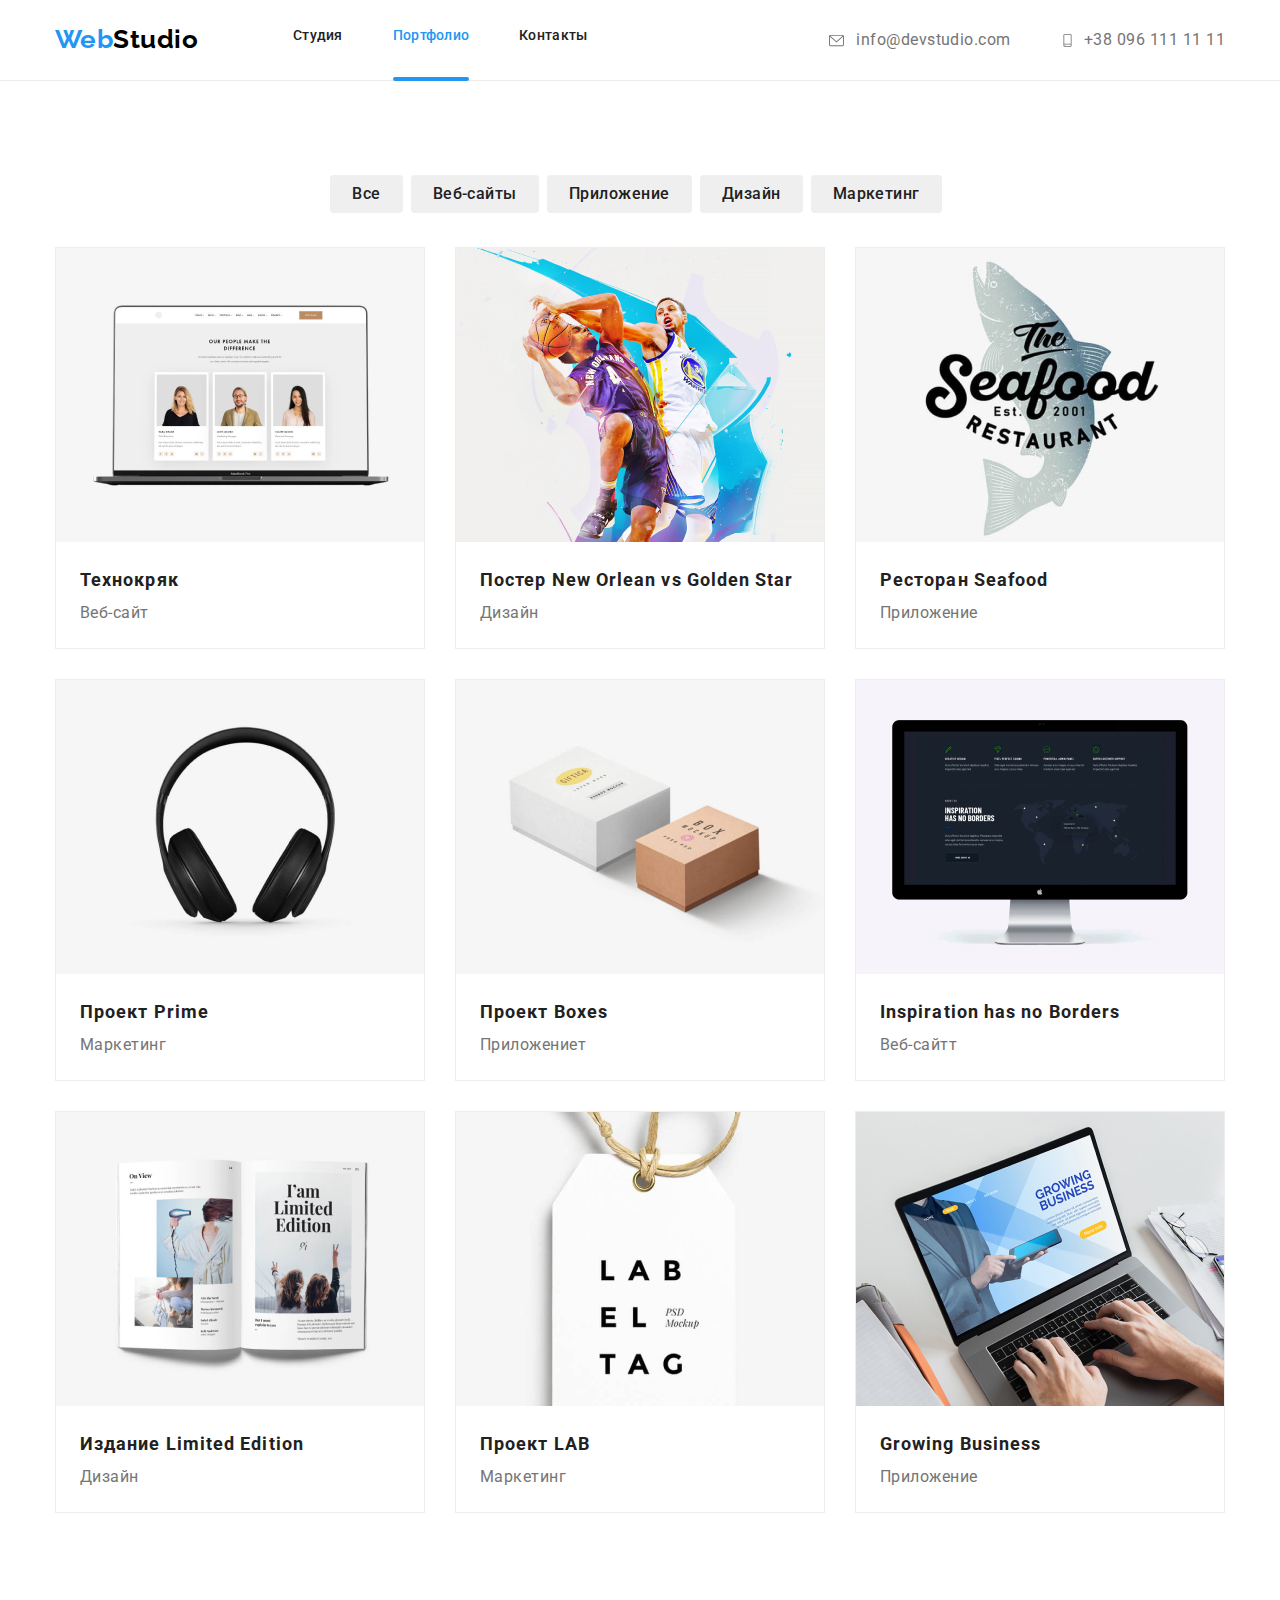
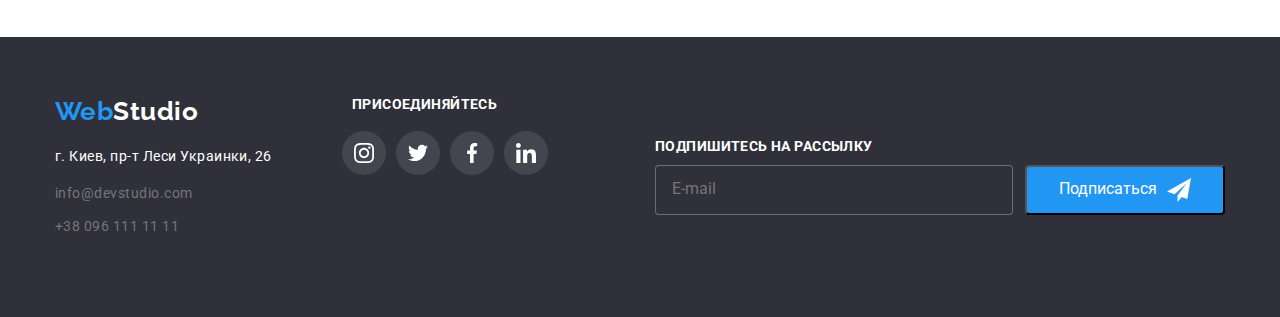
==== commit eab6a3c3: "добавил пробел" ====
--- a/portfolio.html
+++ b/portfolio.html
@@ -9,229 +9,255 @@
     <link
         href="https://fonts.googleapis.com/css2?family=Raleway:wght@700&family=Roboto:wght@400;500;700;900&display=swap"
         rel="stylesheet">
-        <link rel="stylesheet" href="https://cdnjs.cloudflare.com/ajax/libs/modern-normalize/1.1.0/modern-normalize.min.css">
+    <link rel="stylesheet"
+        href="https://cdnjs.cloudflare.com/ajax/libs/modern-normalize/1.1.0/modern-normalize.min.css">
     <link rel="stylesheet" href="./css/style.css">
 </head>
 
 <body>
     <!--header-->
-<header class="page-header">
-    <div class="container">
-        <nav class="menu">
-            <a href="./index.html" class="logo"><span class="logo-web">Web</span>Studio</a>
-            <ul class="menu-nav list">
-                <li class="item"><a href="./index.html" class="link">Студия</a></li>
-                <li class="item"><a href="./portfolio.html" class="link current">Портфолио</a></li>
-                <li class="item"><a href="" class="link">Контакты</a></li>
-            </ul>
-        </nav>
-
-
-        <!--tel,mail-->
-        <div class="header-contact">
-            <ul class="header-contact-list">
-                <li class="header-contact-item">
-                    <a class="link contact-link" href="mailto:http//info@devstudio.com">
-                        <svg class="header-icon" width="19" height="15">
-                            <use href=./images/sprite.svg#icon-envelope-1></use>
-                        </svg>
-                        info@devstudio.com</a>
-                </li>
-                <li class="header-contact-item">
-                    <a class="link contact-link" href="tel:+380961111111">
-                        <svg class="header-icon" width="13" height="19">
-                            <use href=./images/sprite.svg#icon-smartphone-1>
+    <header class="page-header">
+        <div class="container">
+            <nav class="menu">
+                <a href="./index.html" class="logo"><span class="logo-web">Web</span>Studio</a>
+                <ul class="menu-nav list">
+                    <li class="item"><a href="./index.html" class="link">Студия</a></li>
+                    <li class="item"><a href="./portfolio.html" class="link current">Портфолио</a></li>
+                    <li class="item"><a href="" class="link">Контакты</a></li>
+                </ul>
+            </nav>
+
+
+            <!--tel,mail-->
+            <div class="header-contact">
+                <ul class="header-contact-list">
+                    <li class="header-contact-item">
+                        <a class="link contact-link" href="mailto:http//info@devstudio.com">
+                            <svg class="header-icon" width="19" height="15">
+                                <use href=./images/sprite.svg#icon-envelope-1></use>
+                            </svg>
+                            info@devstudio.com</a>
+                    </li>
+                    <li class="header-contact-item">
+                        <a class="link contact-link" href="tel:+380961111111">
+                            <svg class="header-icon" width="13" height="19">
+                                <use href=./images/sprite.svg#icon-smartphone-1>
+                                </use>
+                            </svg>
+                            +38 096 111 11 11</a>
+                    </li>
+                </ul>
+            </div>
+        </div>
+
+    </header>
+    <!--main-->
+    <main>
+        <!---filter-->
+        <section class="section">
+            <div class="container filter-list">
+                <ul class="filter list">
+                    <li class="filter-item"><button type="button" class="filter-button">Все</button></li>
+                    <li class="filter-item"><button type="button" class="filter-button">Веб-сайты</button></li>
+                    <li class="filter-item"><button type="button" class="filter-button">Приложение</button></li>
+                    <li class="filter-item"><button type="button" class="filter-button">Дизайн</button></li>
+                    <li class="filter-item"><button type="button" class="filter-button">Маркетинг</button></li>
+                </ul>
+            </div>
+
+
+            <!--project-->
+            <div class="container">
+                <ul class="project-list list">
+                    <li class="project-item">
+                        <div class="project-wrap">
+                            <img src="./images/img8.jpg" alt="" width="370">
+                            <p class="project-description">Технокряк это современная площадка распространения
+                                коронавируса.
+                                Компании используют эту платформу для цифрового
+                                шпионажа и атак на защищённые сервера конкурентов.</p>
+                        </div>
+                        <div class="item-title">
+                            <h2 class="project-title">Технокряк</h2>
+                            <p class="project-text">Веб-сайт</p>
+                        </div>
+                    </li>
+                    <li class="project-item">
+                        <div class="project-wrap">
+                            <img src="./images/img9.jpg" alt="" width="370">
+                            <p class="project-description">Технокряк это современная площадка распространения
+                                коронавируса.
+                                Компании используют эту платформу для цифрового
+                                шпионажа и атак на защищённые сервера конкурентов.</p>
+                        </div>
+                        <div class="item-title">
+                            <h2 class="project-title">Постер New Orlean vs Golden Star</h2>
+                            <p class="project-text">Дизайн</p>
+                        </div>
+                    </li>
+                    <li class="project-item">
+                        <div class="project-wrap">
+                            <img src="./images/img10.jpg" alt="" width="370">
+                            <p class="project-description">Технокряк это современная площадка распространения
+                                коронавируса.
+                                Компании используют эту платформу для цифрового
+                                шпионажа и атак на защищённые сервера конкурентов.</p>
+                        </div>
+                        <div class="item-title">
+                            <h2 class="project-title">Ресторан Seafood</h2>
+                            <p class="project-text">Приложение</p>
+                        </div>
+                    </li>
+                    <li class="project-item">
+                        <div class="project-wrap">
+                            <img src="./images/img11.jpg" alt="" width="370">
+                            <p class="project-description">Технокряк это современная площадка распространения
+                                коронавируса.
+                                Компании используют эту платформу для цифрового
+                                шпионажа и атак на защищённые сервера конкурентов.</p>
+                        </div>
+                        <div class="item-title">
+                            <h2 class="project-title">Проект Prime</h2>
+                            <p class="project-text">Маркетинг</p>
+                        </div>
+                    </li>
+                    <li class="project-item">
+                        <div class="project-wrap">
+                            <img src="./images/img12.jpg" alt="" width="370">
+                            <p class="project-description">Технокряк это современная площадка распространения
+                                коронавируса.
+                                Компании используют эту платформу для цифрового
+                                шпионажа и атак на защищённые сервера конкурентов.</p>
+                        </div>
+                        <div class="item-title">
+                            <h2 class="project-title">Проект Boxes</h2>
+                            <p class="project-text">Приложениет</p>
+                        </div>
+                    </li>
+                    <li class="project-item">
+                        <div class="project-wrap">
+                            <img src="./images/img13.jpg" alt="" width="370">
+                            <p class="project-description">Технокряк это современная площадка распространения
+                                коронавируса.
+                                Компании используют эту платформу для цифрового
+                                шпионажа и атак на защищённые сервера конкурентов.</p>
+                        </div>
+                        <div class="item-title">
+                            <h2 class="project-title">Inspiration has no Borders</h2>
+                            <p class="project-text">Веб-сайтт</p>
+                        </div>
+                    </li>
+                    <li class="project-item">
+                        <div class="project-wrap">
+                            <img src="./images/img14.jpg" alt="" width="370">
+                            <p class="project-description">Технокряк это современная площадка распространения
+                                коронавируса.
+                                Компании используют эту платформу для цифрового
+                                шпионажа и атак на защищённые сервера конкурентов.</p>
+                        </div>
+                        <div class="item-title">
+                            <h2 class="project-title">Издание Limited Edition</h2>
+                            <p class="project-text">Дизайн</p>
+                        </div>
+                    </li>
+                    <li class="project-item">
+                        <div class="project-wrap">
+                            <img src="./images/img15.jpg" alt="" width="370">
+                            <p class="project-description">Технокряк это современная площадка распространения
+                                коронавируса.
+                                Компании используют эту платформу для цифрового
+                                шпионажа и атак на защищённые сервера конкурентов.</p>
+                        </div>
+                        <div class="item-title">
+                            <h2 class="project-title">Проект LAB</h2>
+                            <p class="project-text">Маркетинг</p>
+                        </div>
+                    </li>
+                    <li class="project-item">
+                        <div class="project-wrap">
+                            <img src="./images/img16.jpg" alt="" width="370">
+                            <p class="project-description">Технокряк это современная площадка распространения
+                                коронавируса.
+                                Компании используют эту платформу для цифрового
+                                шпионажа и атак на защищённые сервера конкурентов.</p>
+                        </div>
+                        <div class="item-title">
+                            <h2 class="project-title">Growing Business</h2>
+                            <p class="project-text">Приложение</p>
+                        </div>
+                    </li>
+                </ul>
+            </div>
+        </section>
+    </main>
+    <!--footer-->
+    <footer class="page-footer">
+        <div class="container">
+            <div class="footer-content">
+                <div class="footer-left">
+                    <a href="./index.html" class="logo"> <span class="logo-web">Web</span>Studio</a>
+
+                    <div class="footer-address">
+                        <ul class="address">
+                            <li class="item">
+                                <p class="text">г. Киев, пр-т Леси Украинки, 26</p>
+                            </li>
+                            <li class="item"><a class="text-1"
+                                    href="mailto:http//info@devstudio.com">info@devstudio.com</a>
+                            </li>
+                            <li class="item"><a class="text-1" href="tel:+380961111111">+38 096 111 11 11</a></li>
+                        </ul>
+                    </div>
+                </div>
+                <div class="footer-rigth">
+                    <h2 class="footer-right-title">присоединяйтесь</h2>
+                    <ul class="footer-social-list">
+                        <li class="footer-social-item">
+                            <a class="footer-social-link" href="">
+                                <svg class="footer-social-icon" width="20" height="20">
+                                    <use href="./images/sprite.svg#icon-instagram-2-1"></use>
+                                </svg>
+                            </a>
+                        </li>
+                        <li class="footer-social-item">
+                            <a class="footer-social-link" href="">
+                                <svg class="footer-social-icon" width="20" height="20">
+                                    <use href="./images/sprite.svg#icon-twitter-1-1"></use>
+                                </svg>
+                            </a>
+                        </li>
+                        <li class="footer-social-item">
+                            <a class="footer-social-link" href="">
+                                <svg class="footer-social-icon" width="20" height="20">
+                                    <use href="./images/sprite.svg#icon-facebook-1-1"></use>
+                                </svg>
+                            </a>
+                        </li>
+                        <li class="footer-social-item">
+                            <a class="footer-social-link" href="">
+                                <svg class="footer-social-icon" width="20" height="20">
+                                    <use href="./images/sprite.svg#icon-linkedin-1-1"></use>
+                                </svg>
+                            </a>
+                        </li>
+                    </ul>
+                </div>
+            </div>
+            <div class="footer-box-form">
+                <h3 class="box-item">Подпишитесь на рассылку</h3>
+                <form class="footer-form">
+                    <input class="footer-input" type="email" name="email" placeholder="E-mail" />
+                    <button class="footer-btn" type="submit">Подписаться
+                        <svg class="send-btn-icon" width="24" height="24">
+                            <use href="./images/sprite.svg#icon-send1">
                             </use>
                         </svg>
-                        +38 096 111 11 11</a>
-                </li>
-            </ul>
+                    </button>
+                </form>
+            </div>
         </div>
-    </div>
-
-</header>
-<!--main-->
-<main>
-    <!---filter-->
-    <section class="section">
-        <div class="container filter-list">
-            <ul class="filter list">
-                <li class="filter-item"><button type="button" class="filter-button">Все</button></li>
-                <li class="filter-item"><button type="button" class="filter-button">Веб-сайты</button></li>
-                <li class="filter-item"><button type="button" class="filter-button">Приложение</button></li>
-                <li class="filter-item"><button type="button" class="filter-button">Дизайн</button></li>
-                <li class="filter-item"><button type="button" class="filter-button">Маркетинг</button></li>
-            </ul>
-        </div>
-
-
-        <!--project-->
-        <div class="container">
-            <ul class="project-list list">
-                <li class="project-item">
-                    <div class="project-wrap">
-                        <img src="./images/img8.jpg" alt="" width="370">
-                        <p class="project-description">Технокряк это современная площадка распространения коронавируса.
-                            Компании используют эту платформу для цифрового
-                            шпионажа и атак на защищённые сервера конкурентов.</p>
-                    </div>
-                    <div class="item-title">
-                        <h2 class="project-title">Технокряк</h2>
-                        <p class="project-text">Веб-сайт</p>
-                    </div>
-                </li>
-                <li class="project-item">
-                    <div class="project-wrap">
-                        <img src="./images/img9.jpg" alt="" width="370">
-                        <p class="project-description">Технокряк это современная площадка распространения коронавируса.
-                            Компании используют эту платформу для цифрового
-                            шпионажа и атак на защищённые сервера конкурентов.</p>
-                    </div>
-                    <div class="item-title">
-                        <h2 class="project-title">Постер New Orlean vs Golden Star</h2>
-                        <p class="project-text">Дизайн</p>
-                    </div>
-                </li>
-                <li class="project-item">
-                    <div class="project-wrap">
-                        <img src="./images/img10.jpg" alt="" width="370">
-                        <p class="project-description">Технокряк это современная площадка распространения коронавируса.
-                            Компании используют эту платформу для цифрового
-                            шпионажа и атак на защищённые сервера конкурентов.</p>
-                    </div>
-                    <div class="item-title">
-                        <h2 class="project-title">Ресторан Seafood</h2>
-                        <p class="project-text">Приложение</p>
-                    </div>
-                </li>
-                <li class="project-item">
-                    <div class="project-wrap">
-                        <img src="./images/img11.jpg" alt="" width="370">
-                        <p class="project-description">Технокряк это современная площадка распространения коронавируса.
-                            Компании используют эту платформу для цифрового
-                            шпионажа и атак на защищённые сервера конкурентов.</p>
-                    </div>
-                    <div class="item-title">
-                        <h2 class="project-title">Проект Prime</h2>
-                        <p class="project-text">Маркетинг</p>
-                    </div>
-                </li>
-                <li class="project-item">
-                    <div class="project-wrap">
-                        <img src="./images/img12.jpg" alt="" width="370">
-                        <p class="project-description">Технокряк это современная площадка распространения коронавируса.
-                            Компании используют эту платформу для цифрового
-                            шпионажа и атак на защищённые сервера конкурентов.</p>
-                    </div>
-                    <div class="item-title">
-                        <h2 class="project-title">Проект Boxes</h2>
-                        <p class="project-text">Приложениет</p>
-                    </div>
-                </li>
-                <li class="project-item">
-                    <div class="project-wrap">
-                        <img src="./images/img13.jpg" alt="" width="370">
-                        <p class="project-description">Технокряк это современная площадка распространения коронавируса.
-                            Компании используют эту платформу для цифрового
-                            шпионажа и атак на защищённые сервера конкурентов.</p>
-                    </div>
-                    <div class="item-title">
-                        <h2 class="project-title">Inspiration has no Borders</h2>
-                        <p class="project-text">Веб-сайтт</p>
-                    </div>
-                </li>
-                <li class="project-item">
-                    <div class="project-wrap">
-                        <img src="./images/img14.jpg" alt="" width="370">
-                        <p class="project-description">Технокряк это современная площадка распространения коронавируса.
-                            Компании используют эту платформу для цифрового
-                            шпионажа и атак на защищённые сервера конкурентов.</p>
-                    </div>
-                    <div class="item-title">
-                        <h2 class="project-title">Издание Limited Edition</h2>
-                        <p class="project-text">Дизайн</p>
-                    </div>
-                </li>
-                <li class="project-item">
-                    <div class="project-wrap">
-                        <img src="./images/img15.jpg" alt="" width="370">
-                        <p class="project-description">Технокряк это современная площадка распространения коронавируса.
-                            Компании используют эту платформу для цифрового
-                            шпионажа и атак на защищённые сервера конкурентов.</p>
-                    </div>
-                    <div class="item-title">
-                        <h2 class="project-title">Проект LAB</h2>
-                        <p class="project-text">Маркетинг</p>
-                    </div>
-                </li>
-                <li class="project-item">
-                    <div class="project-wrap">
-                        <img src="./images/img16.jpg" alt="" width="370">
-                        <p class="project-description">Технокряк это современная площадка распространения коронавируса.
-                            Компании используют эту платформу для цифрового
-                            шпионажа и атак на защищённые сервера конкурентов.</p>
-                    </div>
-                    <div class="item-title">
-                        <h2 class="project-title">Growing Business</h2>
-                        <p class="project-text">Приложение</p>
-                    </div>
-                </li>
-            </ul>
-        </div>
-    </section>
-    </main>
-    <!--footer-->
-<footer class="page-footer">
-    <div class="container">
-        <div class="footer-left">
-            <a href="./index.html" class="logo"> <span class="logo-web">Web</span>Studio</a>
-            <div class="footer-address">
-                    <ul class="adrre">
-                    <li>
-                        <p class="text">г. Киев, пр-т Леси Украинки, 26</p>
-                    </li>
-                    <li class="item"><a class="text-1" href="mailto:http//info@devstudio.com">info@devstudio.com</a>
-                    </li>
-                    <li class="item"><a class="text-1" href="tel:+380961111111">+38 096 111 11 11</a></li>
-                </ul>
-            </div>
-        </div>
-        <div class="footer-rigth">
-            <h2 class="footer-right-title">присоединяйтесь</h2>
-            <ul class="footer-social-list">
-                <li class="footer-social-item">
-                    <a class="footer-social-link" href="">
-                        <svg class="footer-social-icon" width="20" height="20">
-                            <use href="./images/sprite.svg#icon-instagram-2-1"></use>
-                        </svg>
-                    </a>
-                </li>
-                <li class="footer-social-item">
-                    <a class="footer-social-link" href="">
-                        <svg class="footer-social-icon" width="20" height="20">
-                            <use href="./images/sprite.svg#icon-twitter-1-1"></use>
-                        </svg>
-                    </a>
-                </li>
-                <li class="footer-social-item">
-                    <a class="footer-social-link" href="">
-                        <svg class="footer-social-icon" width="20" height="20">
-                            <use href="./images/sprite.svg#icon-facebook-1-1"></use>
-                        </svg>
-                    </a>
-                </li>
-                <li class="footer-social-item">
-                    <a class="footer-social-link" href="">
-                        <svg class="footer-social-icon" width="20" height="20">
-                            <use href="./images/sprite.svg#icon-linkedin-1-1"></use>
-                        </svg>
-                    </a>
-                </li>
-            </ul>
-        </div>
-    </div>
-</footer>
-<script src=""></script>
+    </footer>
+    <script src=""></script>
 </body>
 
 </html>--- a/css/style.css
+++ b/css/style.css
@@ -44,6 +44,17 @@
   display: flex;
 }
 
+.visually-hidden {
+  position: absolute;
+  width: 1px;
+  height: 1px;
+  margin: -1px;
+  padding: 0;
+  overflow: hidden;
+  border: 0;
+  clip: rect(0 0 0 0);
+}
+
 .section {
   margin-top: 94px;
 }
@@ -91,14 +102,12 @@
 .menu {
   display: flex;
   align-items: center;
-  /* padding: 24px 0 25px; */
-}
+}
+
 .test {
   position: relative;
 }
-/* .menu-nav .list {
-  position: relative;
-} */
+
 .menu-nav .link:hover,
 .menu-nav .link:focus {
   color: var(--accent-color);
@@ -116,10 +125,12 @@
   letter-spacing: 0.02em;
   text-decoration: none;
 }
+
 .menu-nav .current {
   position: relative;
   color: var(--accent-color);
 }
+
 .link.current::after {
   content: "";
   display: block;
@@ -131,14 +142,6 @@
   background: var(--accent-color);
   border-radius: 2px;
 }
-
-/* .tect.link.current::after {
-  content: "";
-  left: 0;
-bottom: -33px;
-width: 100%;height: 2px;
-background-color:red ;
-transition: 0.3ms; */
 
 /* Контакты */
 .header-icon {
@@ -505,43 +508,50 @@
 .client-item:not(:last-child) {
 }
 
-/* footer */
+/* -------FOOTER -------- */
+
 .page-footer {
-  padding: 0 15px;
-  margin: 0 auto;
   box-sizing: border-box;
-  display: flex;
   background: #2f303a;
-}
-
-.footer {
+  padding: 60px 0;
+}
+
+.page-footer .logo:hover,
+.page-footer .logo:focus {
+  color: var(--accent-color);
+}
+
+.page-footer .container {
+  display: flex;
+  justify-content: space-between;
+}
+
+.page-footer .logo {
+  color: var(--primary-white-color);
+  margin-bottom: 20px;
+  transition-duration: 250ms;
+  transition-timing-function: cubic-bezier(0.4, 0, 0.2, 1);
+}
+
+.footer-content {
+  display: flex;
+}
+
+.footer-left {
   text-decoration: none;
-  display: block;
-}
-
-.footer-left {
-  width: 231px;
-  height: 132px;
-  padding-top: 0px;
-  text-decoration: none;
   display: flex;
   flex-direction: column;
 }
 
 .footer-rigth {
-  margin-top: -60px;
-  margin-bottom: 100px;
-  margin-left: 301px;
-  width: 242px;
-  height: 80px;
+  margin-left: 70px;
+  margin-right: 93px;
 }
 
 .footer-right-title {
-  font-family: Roboto;
-  font-style: normal;
-  font-weight: bold;
-  font-size: 14px;
-  line-height: 16px;
+  font-weight: 700;
+  font-size: 14px;
+  line-height: 1.14;
   letter-spacing: 0.03em;
   text-transform: uppercase;
   padding-left: 10px;
@@ -549,17 +559,6 @@
   color: #ffffff;
 }
 
-.footer-right-list {
-  display: flex;
-  width: 206px;
-  height: 44px;
-  margin-left: auto;
-  margin-right: auto;
-  align-items: center;
-  justify-content: space-around;
-  margin-top: 20px;
-}
-
 .footer-social-link {
   display: flex;
   width: 44px;
@@ -583,20 +582,11 @@
 .footer-social-icon {
   max-width: 100%;
   max-width: 100%;
-
   fill: #ffffff;
-
-  /* background: rgba(255, 255, 255, 01); */
-}
-
-.footer-icon :hover {
+}
+
+.footer-icon:hover {
   background-color: var(--accent-color);
-}
-
-.footer-address {
-  width: 240px;
-  /* height: 81px; */
-  margin-bottom: 60px;
 }
 
 .address {
@@ -608,19 +598,6 @@
 
 .item {
   margin-bottom: 9px;
-}
-
-.page-footer .logo:hover,
-.page-footer .logo:focus {
-  color: var(--accent-color);
-}
-
-.page-footer .logo {
-  color: var(--primary-white-color);
-  margin-top: 60px;
-  margin-bottom: 20px;
-  transition-duration: 250ms;
-  transition-timing-function: cubic-bezier(0.4, 0, 0.2, 1);
 }
 
 .footer-address .text-1:hover,
@@ -665,9 +642,57 @@
   margin-left: 0;
   padding-left: 0;
 }
-/* Portfolio */
-
-/* filter */
+
+.footer-box-form {
+}
+
+.footer-input {
+  width: 358px;
+  border-radius: 4px;
+  border: 1px solid rgba(255, 255, 255, 0.3);
+  background: #2f303a;
+  padding-left: 16px;
+}
+
+.footer-input:focus {
+  border: 1px solid rgba(255, 255, 255, 0.3);
+  color: #2f303a;
+  border: none;
+}
+
+.box-item {
+  color: var(--primary-white-color);
+  font-size: 14px;
+  line-height: 1.14;
+  letter-spacing: 0.03em;
+  text-transform: uppercase;
+  padding-bottom: 10px;
+  color: #ffffff;
+}
+
+.footer-btn {
+  width: 200px;
+  height: 50px;
+  border-radius: 4px;
+  display: flex;
+  margin-left: 12px;
+  align-items: center;
+  justify-content: center;
+  background: var(--accent-color);
+  color: #ffffff;
+}
+
+.send-btn-icon {
+  fill: #ffffff;
+  margin-left: 10px;
+}
+.footer-form {
+  display: flex;
+}
+
+/*-------------PORTFOLIO--------------*/
+
+/*-----------FILTER_---------- */
 
 .filter {
   font-family: Roboto;
@@ -711,7 +736,8 @@
 }
 .filter-list:not(:last-child) {
 }
-/* project */
+
+/*-------------PROJEKT-------- */
 
 .project-title {
   font-size: 18px;
@@ -801,8 +827,7 @@
 .modal {
   height: 581px;
   width: 528px;
-  left: 536px;
-  top: 221px;
+  padding: 40px;
   border-radius: 4px;
   background: #ffffff;
   position: absolute;
@@ -817,16 +842,149 @@
   height: 30px;
   right: 13px;
   top: 13px;
+  cursor: pointer;
   border-radius: 50%;
   border: 1px solid rgba(255, 255, 255, 0.2);
 }
 
 .close-btn-icon {
-  /* margin-top: 3px;
-  margin-right: -1px; */
+  fill: #000000;
+}
+
+.close-btn-icon:hover,
+.close-btn-icon:focus {
+  fill: var(--accent-color);
 }
 
 .backdrop.is-hidden {
   opacity: 0;
   pointer-events: none;
 }
+
+/* --------FORM MODAL------- */
+
+/* .modal-form {
+} */
+
+.modal-title {
+  width: 448px;
+  height: 23px;
+  font-weight: 700;
+  font-size: 20px;
+  line-height: 1.15;
+  text-align: center;
+  color: #212121;
+  text-align: center;
+  margin-bottom: 20px;
+}
+
+.form-input {
+  width: 100%;
+  height: 40px;
+  border-radius: 4px;
+  border: 1px solid #9da4bd;
+  padding-left: 40px;
+  outline: none;
+}
+
+.form-input:focus {
+  border-color: var(--accent-color);
+}
+
+.form-input:focus + .input-icon {
+  fill: var(--accent-color);
+}
+
+.form-input-text {
+  font-size: 12px;
+  line-height: 1.17px;
+  letter-spacing: 0.01em;
+  margin-bottom: 10px;
+  display: block;
+}
+
+.form-field {
+  margin-bottom: 10px;
+}
+
+.input-wrapper {
+  position: relative;
+}
+
+.input-icon {
+  position: absolute;
+  left: 10px;
+  top: 50%;
+  transform: translateY(-50%);
+}
+
+.form-text {
+  width: 100%;
+  height: 120px;
+  border-radius: 4px;
+  border: 1px solid #9da4bd;
+  padding: 15px;
+  resize: none;
+  padding-left: 16px;
+  outline: none;
+}
+.form-text:focus {
+  border: 1px solid var(--accent-color);
+}
+.input-check {
+  /* border: 1px solid var(--accent-color); */
+}
+
+.form-input::placeholder,
+.form-text::placeholder {
+  font-size: 14px;
+  color: #c4c8d7;
+}
+
+.input-check-text {
+  display: flex;
+  font-size: 14px;
+  line-height: 1.7px;
+  color: #757575;
+  margin-right: 7px;
+  align-items: center;
+  justify-content: center;
+}
+
+.input-check-text span {
+  color: #757575;
+  width: 16px;
+  height: 16px;
+  border: 2px solid #090b13;
+  border-radius: 2px;
+  margin-right: 7px;
+  display: flex;
+  align-items: center;
+  justify-content: center;
+}
+
+.check-icon {
+  fill: #ffffff;
+}
+
+.input-check:checked + .input-check-text span {
+  background-color: #2196f3;
+  border: none;
+}
+
+.form-link {
+  color: #2196f3;
+}
+.form-btn {
+  width: 200px;
+  height: 50px;
+  border-radius: 4px;
+  display: flex;
+  margin-top: 40px;
+  margin-left: 113px;
+  align-items: center;
+  justify-content: center;
+  background: var(--accent-color);
+  color: #ffffff;
+  cursor: pointer;
+}
